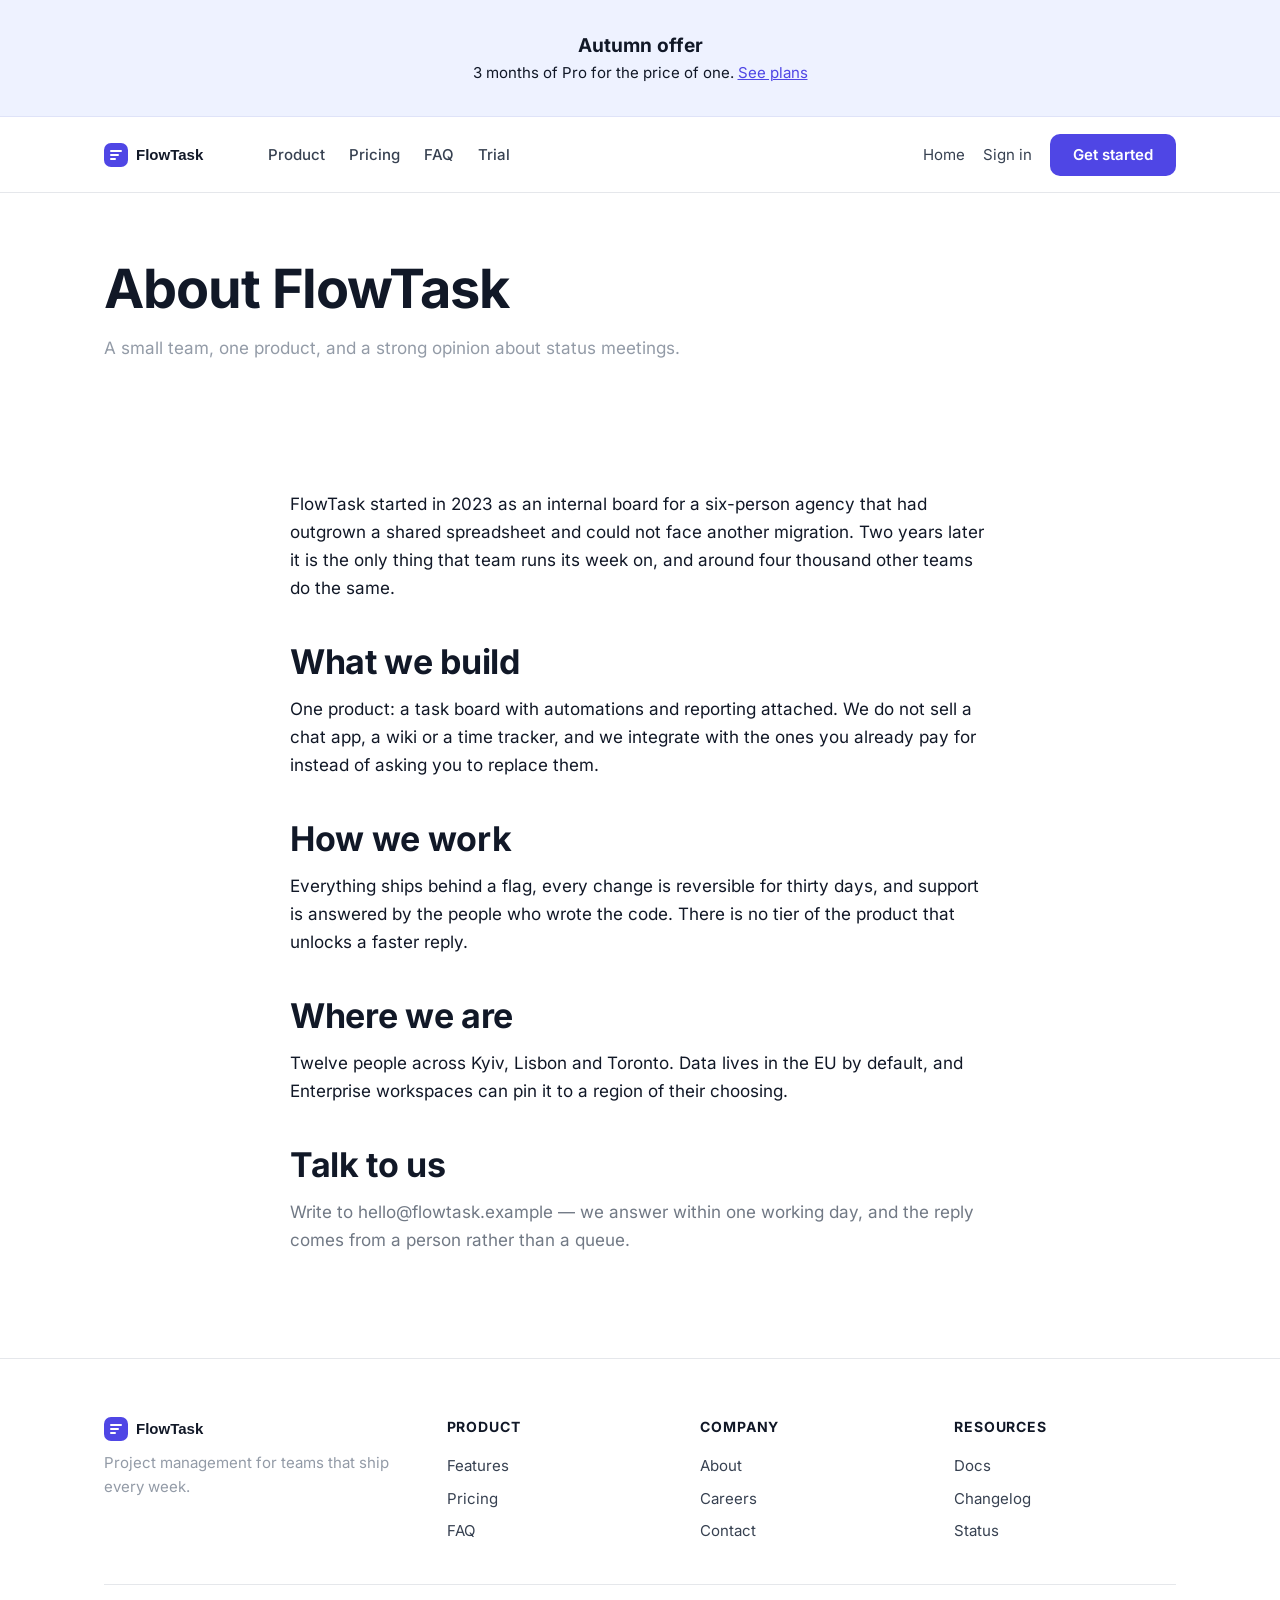
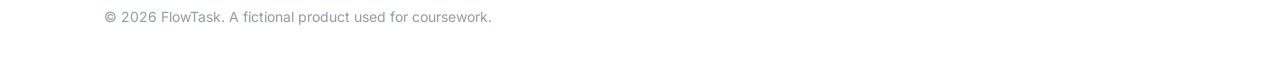
==== about.html @ 0ed1b21c "before changes" ====
<!DOCTYPE html>
<html>
<head>
  <meta charset="utf-8">
  <meta name="viewport" content="width=device-width, initial-scale=1">
  <title>FlowTask</title>
  <link rel="icon" href="img/logo.svg" type="image/svg+xml">
  <link rel="stylesheet" href="css/styles.css">
  <script src="js/main.js"></script>
</head>
<body>

<header class="site-header">
  <div class="site-header__inner">
    <img class="logo" src="img/logo.svg" alt="FlowTask" width="132" height="28">

    <nav class="nav" role="navigation" aria-label="Main navigation">
      <div class="nav-item">Product</div>
      <div class="nav-item">Pricing</div>
      <div class="nav-item">FAQ</div>
      <div class="nav-item">Trial</div>
    </nav>

    <div class="site-header__actions">
      <a class="link-quiet" href="index.html">Home</a>
      <a class="link-quiet" href="#" aria-label="Sign in">Sign in</a>
      <button class="btn btn--primary" role="button" aria-label="Get started button" id="header-cta">Get started</button>
    </div>
  </div>
</header>

<main>
  <section class="page-head">
    <div class="shell">
      <h1>About FlowTask</h1>
      <p class="muted">A small team, one product, and a strong opinion about status meetings.</p>
    </div>
  </section>

  <section class="section">
    <div class="shell prose">
      <p>FlowTask started in 2023 as an internal board for a six-person agency that had outgrown a
        shared spreadsheet and could not face another migration. Two years later it is the only
        thing that team runs its week on, and around four thousand other teams do the same.</p>

      <h2>What we build</h2>
      <p>One product: a task board with automations and reporting attached. We do not sell a chat
        app, a wiki or a time tracker, and we integrate with the ones you already pay for instead
        of asking you to replace them.</p>

      <h2>How we work</h2>
      <p>Everything ships behind a flag, every change is reversible for thirty days, and support is
        answered by the people who wrote the code. There is no tier of the product that unlocks a
        faster reply.</p>

      <h2>Where we are</h2>
      <p>Twelve people across Kyiv, Lisbon and Toronto. Data lives in the EU by default, and
        Enterprise workspaces can pin it to a region of their choosing.</p>

      <h2>Talk to us</h2>
      <p class="soft">Write to hello@flowtask.example — we answer within one working day, and the
        reply comes from a person rather than a queue.</p>
    </div>
  </section>
</main>

<footer class="site-footer">
  <div class="shell">
    <div class="site-footer__cols">
      <div>
        <img src="img/logo.svg" alt="FlowTask" width="132" height="28">
        <p class="muted">Project management for teams that ship every week.</p>
      </div>

      <div>
        <div class="site-footer__title">Product</div>
        <ul>
          <li><a href="index.html#features">Features</a></li>
          <li><a href="index.html#pricing">Pricing</a></li>
          <li><a href="index.html#faq">FAQ</a></li>
        </ul>
      </div>

      <div>
        <div class="site-footer__title">Company</div>
        <ul>
          <li><a href="about.html">About</a></li>
          <li><a href="#">Careers</a></li>
          <li><a href="#">Contact</a></li>
        </ul>
      </div>

      <div>
        <div class="site-footer__title">Resources</div>
        <ul>
          <li><a href="#">Docs</a></li>
          <li><a href="#">Changelog</a></li>
          <li><a href="#">Status</a></li>
        </ul>
      </div>
    </div>

    <p class="legal">© 2026 FlowTask. A fictional product used for coursework.</p>
  </div>
</footer>

</body>
</html>
---- css/styles.css ----
/* FlowTask — landing page styles */

@font-face {
  font-family: "Inter";
  src: url("../fonts/inter-latin.woff2") format("woff2");
  font-weight: 400 700;
  font-style: normal;
}

:root {
  --ink: #111827;
  --ink-muted: #939ba7;
  --ink-soft: #717985;
  --brand: #4f46e5;
  --brand-dark: #4338ca;
  --brand-tint: #eef2ff;
  --surface: #ffffff;
  --surface-alt: #f7f8fb;
  --line: #e5e7eb;
  --radius: 14px;
  --shell: 1120px;
  --step: 24px;
}

*,
*::before,
*::after {
  box-sizing: border-box;
}

body {
  margin: 0;
  font-family: "Inter", "Segoe UI", Arial, sans-serif;
  font-size: 17px;
  line-height: 1.65;
  color: var(--ink);
  background: var(--surface);
}

:focus {
  outline: none;
}

img {
  max-width: 100%;
  height: auto;
}

h1,
h2,
h3,
h4 {
  line-height: 1.2;
  margin: 0 0 12px;
}

h1 {
  font-size: 54px;
  letter-spacing: -0.02em;
}

h2 {
  font-size: 34px;
  letter-spacing: -0.01em;
}

h3 {
  font-size: 20px;
}

h4 {
  font-size: 30px;
  letter-spacing: -0.01em;
}

p {
  margin: 0 0 16px;
}

a {
  color: var(--brand);
}

.shell {
  max-width: var(--shell);
  margin: 0 auto;
  padding: 0 var(--step);
}

.muted {
  color: var(--ink-muted);
}

.soft {
  color: var(--ink-soft);
}

.section {
  padding: 88px 0;
}

.section--alt {
  background: var(--surface-alt);
}

.section__head {
  max-width: 640px;
  margin-bottom: 40px;
}

/* Header */

.site-header {
  position: sticky;
  top: 0;
  z-index: 40;
  height: 76px;
  background: rgba(255, 255, 255, 0.94);
  backdrop-filter: blur(8px);
  border-bottom: 1px solid var(--line);
}

.site-header__inner {
  max-width: var(--shell);
  height: 76px;
  margin: 0 auto;
  padding: 0 var(--step);
  display: flex;
  align-items: center;
  gap: 32px;
}

.nav {
  display: flex;
  gap: 24px;
  margin-right: auto;
}

.nav-item {
  font-size: 15px;
  font-weight: 500;
  color: #374151;
  cursor: pointer;
}

.nav-item:hover {
  color: var(--brand);
}

.site-header__actions {
  display: flex;
  align-items: center;
  gap: 18px;
}

.link-quiet {
  font-size: 15px;
  color: #374151;
  text-decoration: none;
}

.link-quiet:hover {
  color: var(--brand);
}

/* Buttons — .btn is the real element, .button is the styled box */

.btn,
.button {
  display: inline-block;
  padding: 11px 22px;
  border: 1px solid transparent;
  border-radius: 10px;
  font: inherit;
  font-size: 15px;
  font-weight: 600;
  line-height: 1.2;
  text-align: center;
  text-decoration: none;
  cursor: pointer;
}

.btn--primary,
.button--primary {
  background: var(--brand);
  color: #ffffff;
}

.btn--primary:hover,
.button--primary:hover {
  background: var(--brand-dark);
}

.button--invert {
  background: #ffffff;
  color: var(--brand);
}

.button--invert:hover {
  background: #eef0ff;
}

.btn--ghost {
  background: transparent;
  border-color: var(--line);
  color: var(--ink);
}

.button--lg {
  padding: 15px 30px;
  font-size: 17px;
}

/* Promo banner */

.promo {
  background: var(--brand-tint);
  border-bottom: 1px solid #dfe3f8;
  padding: 30px var(--step);
  text-align: center;
  font-size: 15px;
}

.promo strong {
  display: block;
  font-size: 19px;
}

/* Hero */

.hero {
  padding: 72px 0 64px;
}

.hero__grid {
  display: grid;
  grid-template-columns: 1.05fr 1fr;
  gap: 56px;
  align-items: center;
}

.hero__lead {
  font-size: 20px;
  max-width: 34ch;
}

.hero__note {
  font-size: 14px;
  margin-top: 16px;
}

.hero__image {
  width: 100%;
  border-radius: var(--radius);
  box-shadow: 0 24px 60px rgba(17, 24, 39, 0.16);
}

/* Cards */

.grid-3 {
  display: grid;
  grid-template-columns: repeat(3, 1fr);
  gap: 24px;
}

.card {
  background: var(--surface);
  border: 1px solid var(--line);
  border-radius: var(--radius);
  padding: 28px;
}

.card__icon {
  margin-bottom: 14px;
}

.card__link {
  font-size: 15px;
  font-weight: 600;
  text-decoration: none;
}

/* Steps */

.step__num {
  display: inline-flex;
  align-items: center;
  justify-content: center;
  width: 34px;
  height: 34px;
  margin-bottom: 14px;
  border-radius: 50%;
  background: var(--brand-tint);
  color: var(--brand);
  font-weight: 700;
}

/* Pricing */

.plan {
  display: flex;
  flex-direction: column;
  background: var(--surface);
  border: 1px solid var(--line);
  border-radius: var(--radius);
  padding: 30px;
}

.plan--featured {
  border-color: var(--brand);
  box-shadow: 0 18px 44px rgba(79, 70, 229, 0.16);
}

.plan__price {
  font-size: 40px;
  font-weight: 700;
  letter-spacing: -0.02em;
}

.plan__period {
  font-size: 15px;
  font-weight: 400;
  color: var(--ink-muted);
}

.plan__list {
  list-style: none;
  margin: 20px 0 26px;
  padding: 0;
  font-size: 15px;
}

.plan__list li {
  padding: 7px 0;
  border-bottom: 1px solid var(--line);
}

.plan__cta {
  margin-top: auto;
}

/* Testimonials */

.quote {
  background: var(--surface);
  border: 1px solid var(--line);
  border-radius: var(--radius);
  padding: 26px;
}

.quote__person {
  display: flex;
  align-items: center;
  gap: 12px;
  margin-top: 18px;
}

.quote__avatar {
  width: 44px;
  height: 44px;
  border-radius: 50%;
  object-fit: cover;
}

.quote__name {
  font-size: 15px;
  font-weight: 600;
}

.quote__role {
  font-size: 14px;
  color: var(--ink-muted);
}

/* FAQ */

.faq {
  max-width: 760px;
}

.faq__item {
  border-bottom: 1px solid var(--line);
}

.faq__q {
  width: 100%;
  padding: 20px 0;
  background: none;
  border: 0;
  font: inherit;
  font-weight: 600;
  text-align: left;
  cursor: pointer;
}

.faq__a {
  display: none;
  padding-bottom: 20px;
  color: #374151;
}

.faq__item.is-open .faq__a {
  display: block;
}

/* Trial form */

.trial {
  background: var(--brand);
  border-radius: 20px;
  padding: 56px;
  color: #ffffff;
  text-align: center;
}

.trial h2 {
  color: #ffffff;
}

.trial__lead {
  color: #dcd9fb;
  max-width: 46ch;
  margin: 0 auto 28px;
}

.trial__form {
  display: flex;
  flex-wrap: wrap;
  justify-content: center;
  gap: 12px;
}

.trial__input {
  flex: 1 1 210px;
  max-width: 260px;
  padding: 13px 16px;
  border: 0;
  border-radius: 10px;
  font: inherit;
  font-size: 15px;
}

/* Footer */

.site-footer {
  padding: 56px 0 40px;
  border-top: 1px solid var(--line);
  font-size: 15px;
}

.site-footer__cols {
  display: grid;
  grid-template-columns: 1.4fr 1fr 1fr 1fr;
  gap: 32px;
}

.site-footer__title {
  font-size: 14px;
  font-weight: 700;
  text-transform: uppercase;
  letter-spacing: 0.06em;
  margin-bottom: 12px;
}

.site-footer ul {
  list-style: none;
  margin: 0;
  padding: 0;
}

.site-footer li {
  padding: 4px 0;
}

.site-footer a {
  color: #374151;
  text-decoration: none;
}

.site-footer a:hover {
  color: var(--brand);
}

.social {
  display: flex;
  gap: 4px;
  margin-top: 18px;
}

.social a {
  display: inline-flex;
  width: 18px;
  height: 18px;
}

.legal {
  margin-top: 36px;
  padding-top: 20px;
  border-top: 1px solid var(--line);
  color: var(--ink-muted);
  font-size: 14px;
}

/* About page */

.page-head {
  padding: 64px 0 24px;
}

.prose {
  max-width: 68ch;
}

.prose h2 {
  margin-top: 40px;
}

/* Shared UI kit — carried over from the FlowTask app shell */

.dashboard {
  display: grid;
  grid-template-columns: 240px 1fr;
  min-height: 100vh;
  background: var(--surface-alt);
}

.dashboard__sidebar {
  padding: 24px 18px;
  background: #0f172a;
  color: #cbd5f5;
}

.dashboard__nav-link {
  display: block;
  padding: 9px 12px;
  border-radius: 8px;
  color: #cbd5f5;
  text-decoration: none;
}

.dashboard__nav-link.is-active {
  background: rgba(79, 70, 229, 0.24);
  color: #ffffff;
}

.dashboard__topbar {
  display: flex;
  align-items: center;
  justify-content: space-between;
  height: 64px;
  padding: 0 24px;
  background: var(--surface);
  border-bottom: 1px solid var(--line);
}

.board {
  display: flex;
  gap: 16px;
  padding: 24px;
  overflow-x: auto;
}

.board__column {
  flex: 0 0 280px;
  background: var(--surface);
  border: 1px solid var(--line);
  border-radius: 12px;
  padding: 14px;
}

.board__card {
  background: var(--surface);
  border: 1px solid var(--line);
  border-radius: 10px;
  padding: 12px;
  margin-bottom: 10px;
  box-shadow: 0 1px 2px rgba(17, 24, 39, 0.06);
}

.board__card--urgent {
  border-left: 3px solid #ef4444;
}

.tag {
  display: inline-block;
  padding: 2px 9px;
  border-radius: 999px;
  background: var(--brand-tint);
  color: var(--brand-dark);
  font-size: 12px;
  font-weight: 600;
}

.tag--done {
  background: #dcfce7;
  color: #166534;
}

.tag--blocked {
  background: #fee2e2;
  color: #991b1b;
}

.avatar-stack {
  display: flex;
}

.avatar-stack img {
  width: 28px;
  height: 28px;
  border-radius: 50%;
  border: 2px solid var(--surface);
  margin-left: -8px;
}

.modal {
  position: fixed;
  inset: 0;
  display: grid;
  place-items: center;
  background: rgba(15, 23, 42, 0.5);
}

.modal__panel {
  width: min(560px, 92vw);
  background: var(--surface);
  border-radius: 16px;
  padding: 28px;
}

.toast {
  position: fixed;
  right: 24px;
  bottom: 24px;
  padding: 14px 18px;
  border-radius: 12px;
  background: #0f172a;
  color: #ffffff;
  box-shadow: 0 12px 30px rgba(15, 23, 42, 0.32);
}

.table {
  width: 100%;
  border-collapse: collapse;
  font-size: 15px;
}

.table th,
.table td {
  padding: 10px 12px;
  border-bottom: 1px solid var(--line);
  text-align: left;
}

.table thead th {
  background: var(--surface-alt);
  font-size: 13px;
  text-transform: uppercase;
  letter-spacing: 0.05em;
}

/* Responsive */

@media (max-width: 900px) {
  .hero__grid,
  .grid-3,
  .site-footer__cols {
    grid-template-columns: 1fr;
  }

  h1 {
    font-size: 40px;
  }

  h4 {
    font-size: 26px;
  }

  .nav {
    display: none;
  }

  .trial {
    padding: 36px 22px;
  }
}
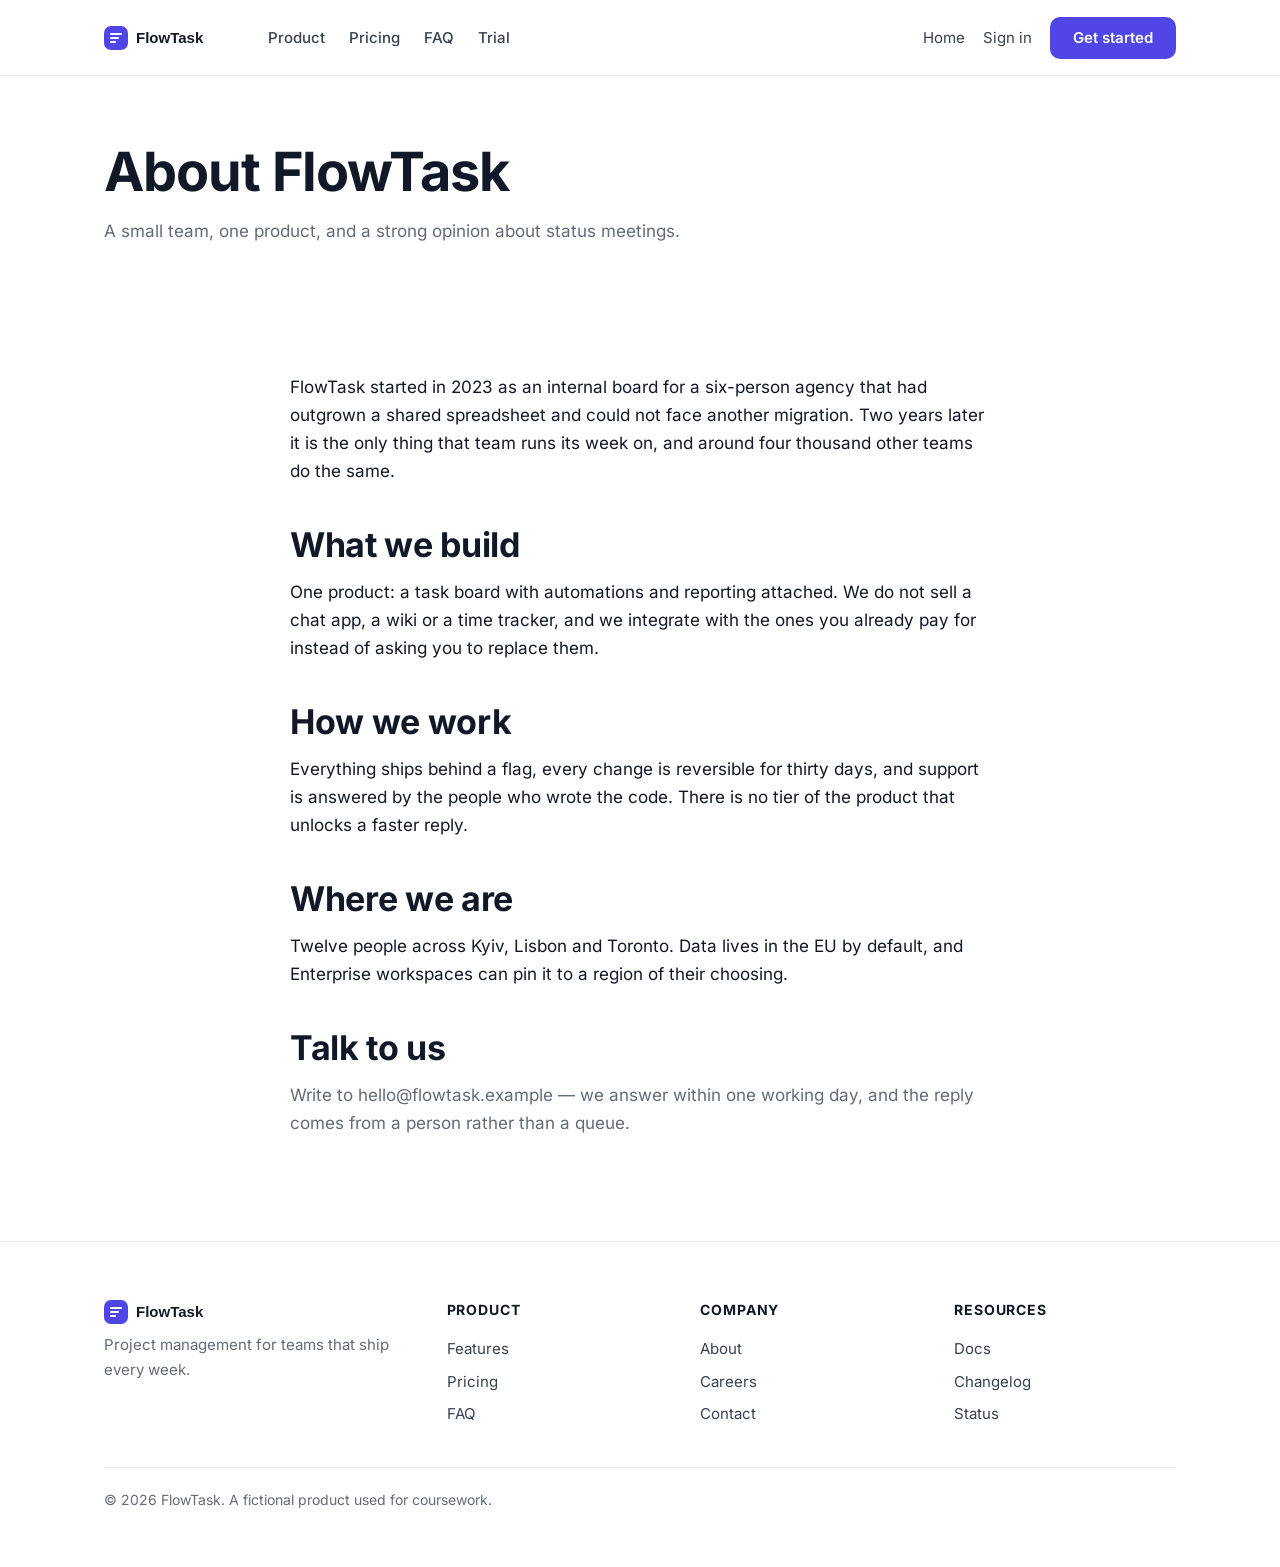
==== commit 04bf7443: "Lab 4" ====
--- a/about.html
+++ b/about.html
@@ -1,35 +1,44 @@
 <!DOCTYPE html>
-<html>
+<html lang="en">
 <head>
   <meta charset="utf-8">
   <meta name="viewport" content="width=device-width, initial-scale=1">
-  <title>FlowTask</title>
+  <title>About FlowTask | Project Management for Teams</title>
+  <meta name="description" content="Meet the team behind FlowTask and learn how we build project management tools for teams.">
+  <meta name="robots" content="index, follow">
+  <link rel="canonical" href="https://lab4-lovat.vercel.app/about.html">
+  <meta property="og:title" content="About FlowTask | Project Management for Teams">
+  <meta property="og:description" content="Meet the team behind FlowTask and learn how we build project management tools for teams.">
+  <meta property="og:type" content="website">
+  <meta property="og:url" content="https://lab4-lovat.vercel.app/about.html">
+  <meta property="og:image" content="https://lab4-lovat.vercel.app/img/hero.jpg">
   <link rel="icon" href="img/logo.svg" type="image/svg+xml">
   <link rel="stylesheet" href="css/styles.css">
-  <script src="js/main.js"></script>
+  <script src="js/main.js" defer></script>
 </head>
 <body>
+<a class="skip-link" href="#main-content">Skip to main content</a>
 
 <header class="site-header">
   <div class="site-header__inner">
     <img class="logo" src="img/logo.svg" alt="FlowTask" width="132" height="28">
 
-    <nav class="nav" role="navigation" aria-label="Main navigation">
-      <div class="nav-item">Product</div>
-      <div class="nav-item">Pricing</div>
-      <div class="nav-item">FAQ</div>
-      <div class="nav-item">Trial</div>
+    <nav class="nav" aria-label="Main navigation">
+      <a class="nav-item" href="index.html#features">Product</a>
+      <a class="nav-item" href="index.html#pricing">Pricing</a>
+      <a class="nav-item" href="index.html#faq">FAQ</a>
+      <a class="nav-item" href="index.html#trial">Trial</a>
     </nav>
 
     <div class="site-header__actions">
       <a class="link-quiet" href="index.html">Home</a>
-      <a class="link-quiet" href="#" aria-label="Sign in">Sign in</a>
-      <button class="btn btn--primary" role="button" aria-label="Get started button" id="header-cta">Get started</button>
+      <span class="link-quiet">Sign in</span>
+      <button class="btn btn--primary" id="header-cta" type="button">Get started</button>
     </div>
   </div>
 </header>
 
-<main>
+<main id="main-content">
   <section class="page-head">
     <div class="shell">
       <h1>About FlowTask</h1>
--- a/css/styles.css
+++ b/css/styles.css
@@ -9,8 +9,8 @@
 
 :root {
   --ink: #111827;
-  --ink-muted: #939ba7;
-  --ink-soft: #717985;
+  --ink-muted: #626b78;
+  --ink-soft: #626b78;
   --brand: #4f46e5;
   --brand-dark: #4338ca;
   --brand-tint: #eef2ff;
@@ -28,6 +28,10 @@
   box-sizing: border-box;
 }
 
+html {
+  scroll-padding-top: 92px;
+}
+
 body {
   margin: 0;
   font-family: "Inter", "Segoe UI", Arial, sans-serif;
@@ -37,8 +41,23 @@
   background: var(--surface);
 }
 
-:focus {
-  outline: none;
+:focus-visible {
+  outline: 3px solid #0b63ce;
+  outline-offset: 3px;
+}
+
+.skip-link {
+  position: absolute;
+  top: 8px;
+  left: -9999px;
+  z-index: 100;
+  padding: 10px 14px;
+  background: #ffffff;
+  color: #111827;
+}
+
+.skip-link:focus-visible {
+  left: 8px;
 }
 
 img {
@@ -137,10 +156,13 @@
 }
 
 .nav-item {
+  display: inline-flex;
+  align-items: center;
+  min-height: 40px;
   font-size: 15px;
   font-weight: 500;
   color: #374151;
-  cursor: pointer;
+  text-decoration: none;
 }
 
 .nav-item:hover {
@@ -171,6 +193,7 @@
   padding: 11px 22px;
   border: 1px solid transparent;
   border-radius: 10px;
+  appearance: none;
   font: inherit;
   font-size: 15px;
   font-weight: 600;
@@ -440,6 +463,28 @@
   font-size: 15px;
 }
 
+.visually-hidden {
+  position: absolute;
+  width: 1px;
+  height: 1px;
+  padding: 0;
+  margin: -1px;
+  overflow: hidden;
+  clip: rect(0, 0, 0, 0);
+  white-space: nowrap;
+  border: 0;
+}
+
+.trial :focus-visible {
+  outline-color: #ffffff;
+}
+
+.trial__success {
+  flex: 1 1 100%;
+  margin: 8px 0 0;
+  color: #ffffff;
+}
+
 /* Footer */
 
 .site-footer {
@@ -487,10 +532,11 @@
   margin-top: 18px;
 }
 
-.social a {
+.social a,
+.social span {
   display: inline-flex;
-  width: 18px;
-  height: 18px;
+  width: 24px;
+  height: 24px;
 }
 
 .legal {
@@ -662,6 +708,18 @@
 /* Responsive */
 
 @media (max-width: 900px) {
+  .site-header__inner {
+    gap: 12px;
+  }
+
+  .site-header__actions {
+    gap: 10px;
+  }
+
+  .site-header__actions > span.link-quiet {
+    display: none;
+  }
+
   .hero__grid,
   .grid-3,
   .site-footer__cols {
